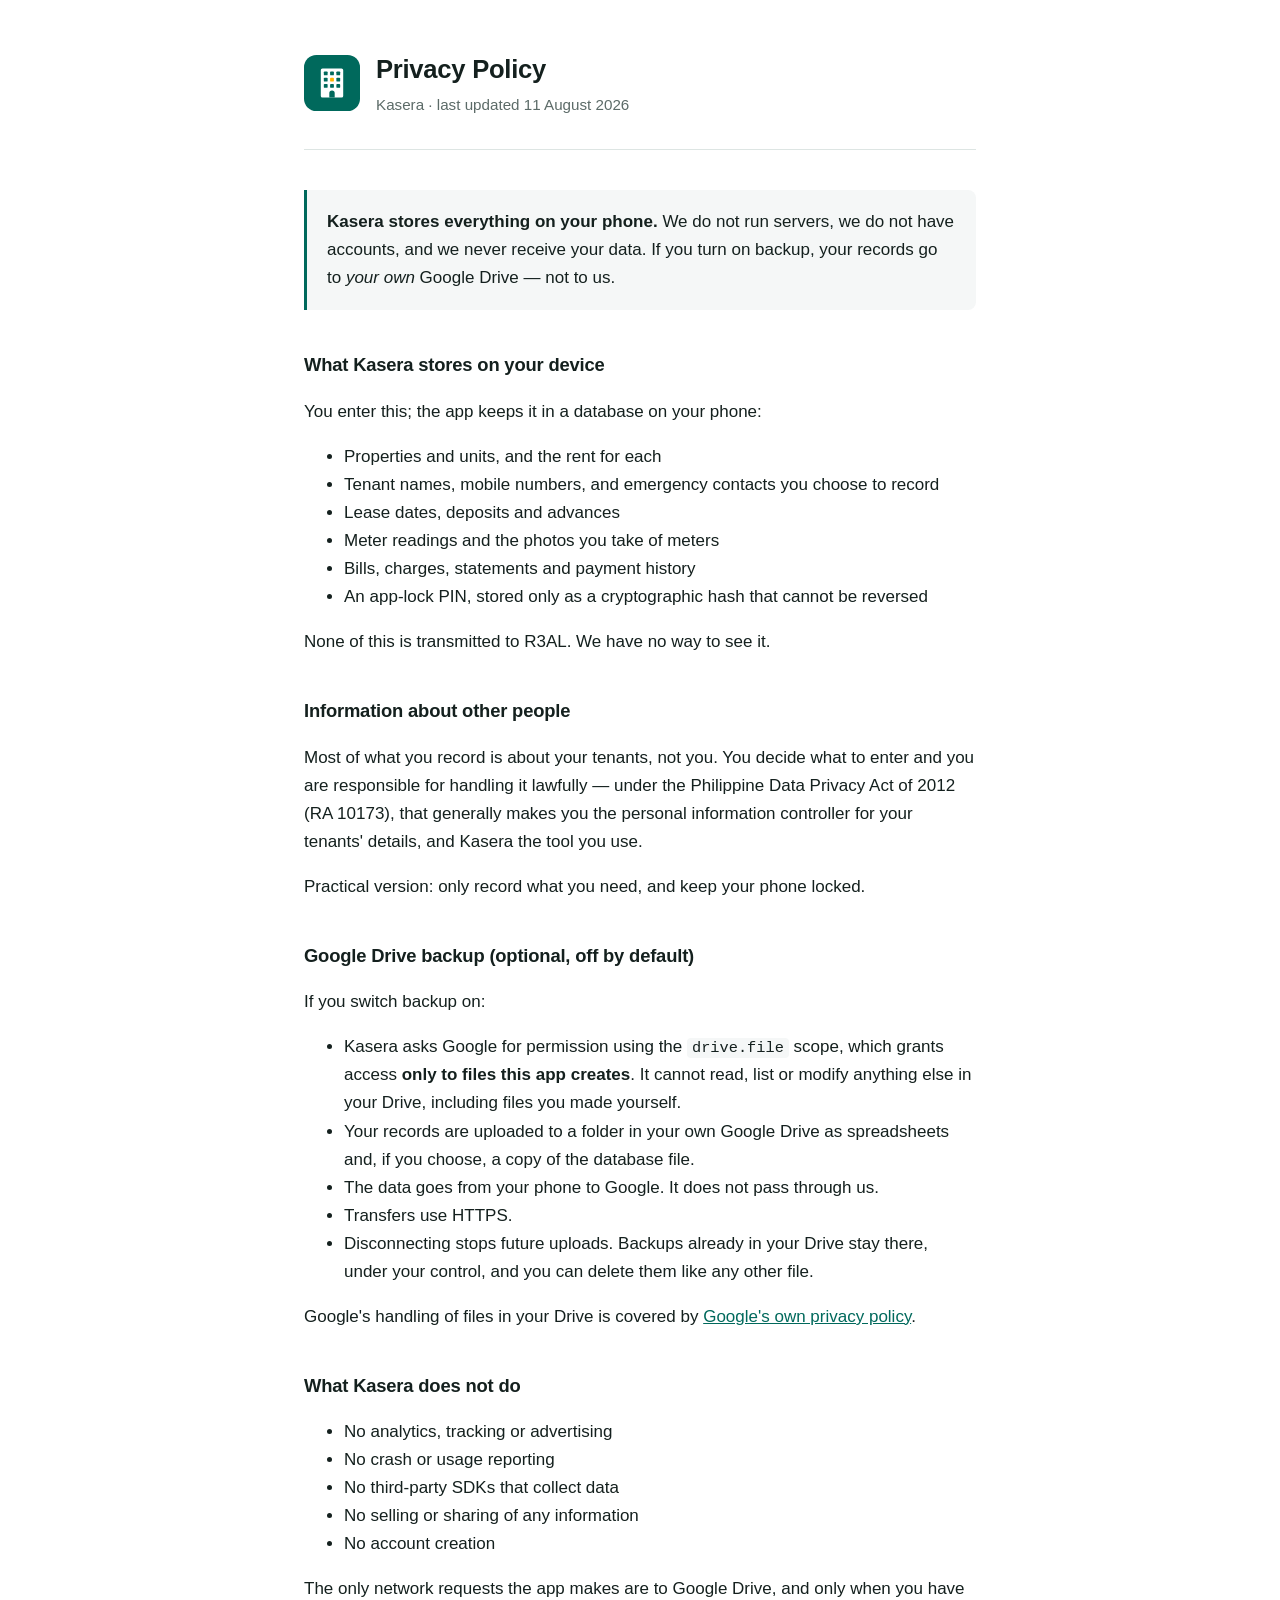
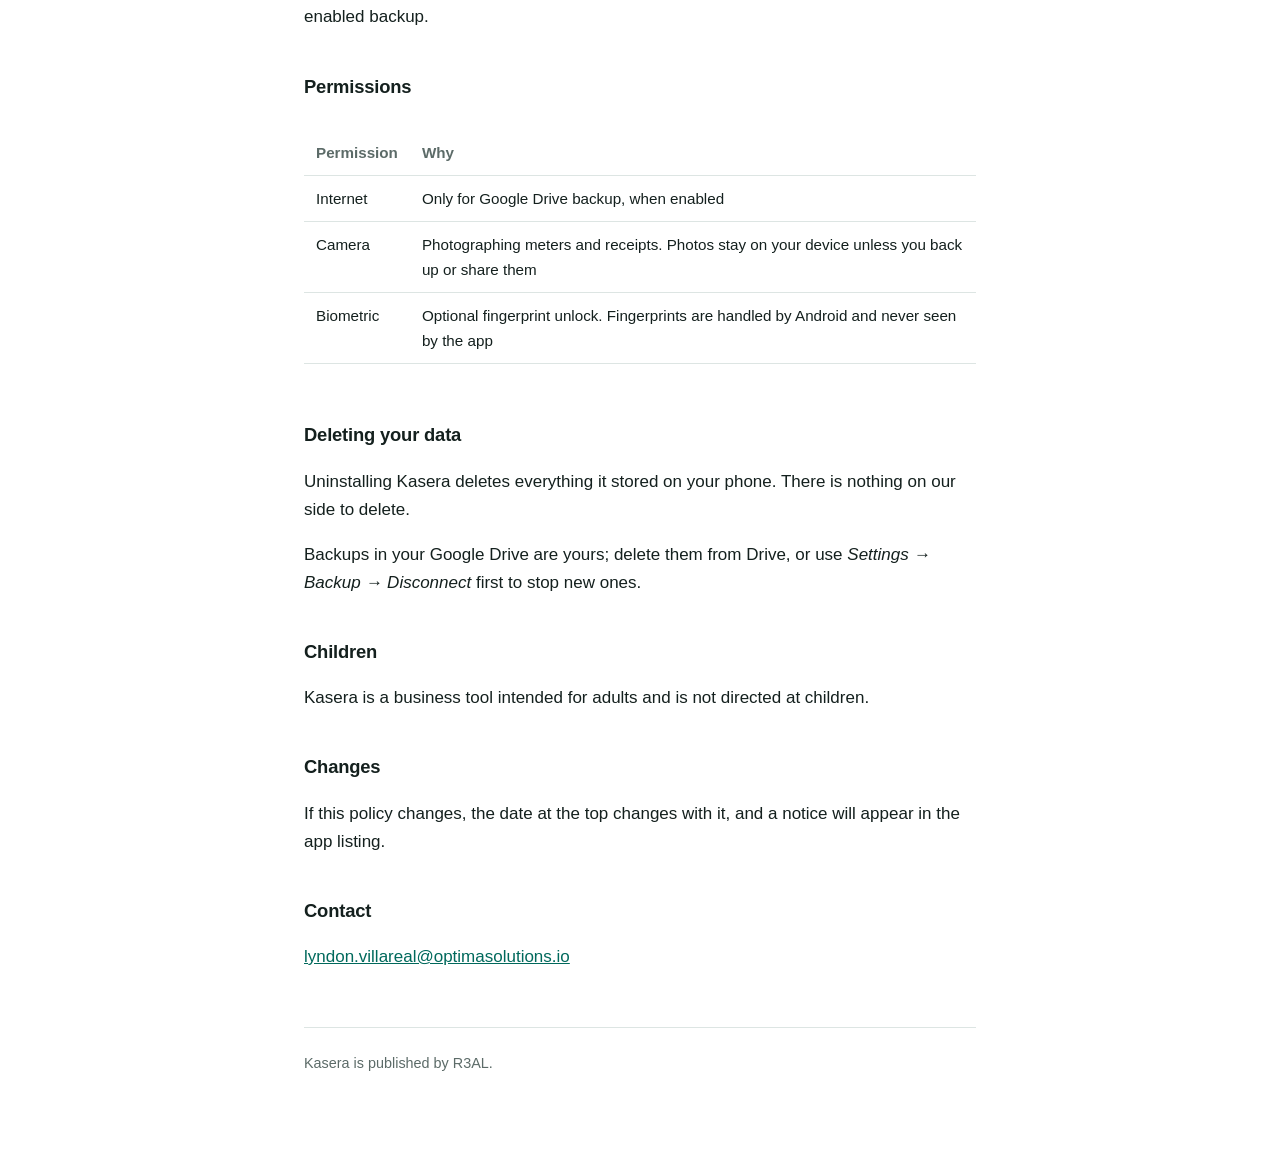
==== kasera/privacy.html @ 2ab54e16 "Add Kasera privacy policy page Hosted here rather than in the app repository, which is private: GitH" ====
<!doctype html>
<html lang="en">
<head>
<meta charset="utf-8">
<meta name="viewport" content="width=device-width, initial-scale=1">
<title>Privacy Policy — Kasera</title>
<meta name="description" content="Kasera stores your records on your phone. It has no accounts and no servers.">
<!--
  Source of truth for this text is docs/privacy-policy.md in the same repository.
  Kept as hand-written HTML rather than Jekyll so the page has no build step and
  no external requests — Play reviewers must be able to open it, always.
-->
<style>
  :root {
    --bg: #ffffff;
    --surface: #f5f7f7;
    --text: #14201e;
    --muted: #5c6b68;
    --rule: #dde5e3;
    --accent: #00695c;
  }
  @media (prefers-color-scheme: dark) {
    :root {
      --bg: #101615;
      --surface: #182220;
      --text: #e6edeb;
      --muted: #9bacaa;
      --rule: #263331;
      --accent: #4db6ac;
    }
  }
  * { box-sizing: border-box; }
  body {
    margin: 0;
    background: var(--bg);
    color: var(--text);
    font: 17px/1.65 -apple-system, BlinkMacSystemFont, "Segoe UI", Roboto,
          "Helvetica Neue", Arial, sans-serif;
    -webkit-text-size-adjust: 100%;
  }
  .wrap { max-width: 720px; margin: 0 auto; padding: 0 24px 96px; }
  header {
    border-bottom: 1px solid var(--rule);
    margin-bottom: 40px;
    padding: 48px 0 32px;
    display: flex;
    align-items: center;
    gap: 16px;
  }
  .mark { flex: 0 0 auto; }
  h1 { font-size: 1.6rem; margin: 0; letter-spacing: -0.01em; }
  header p { margin: 2px 0 0; color: var(--muted); font-size: 0.95rem; }
  h2 {
    font-size: 1.15rem;
    margin: 40px 0 12px;
    letter-spacing: -0.01em;
  }
  p, li { color: var(--text); }
  a { color: var(--accent); }
  .lede {
    background: var(--surface);
    border-left: 3px solid var(--accent);
    padding: 18px 20px;
    border-radius: 0 8px 8px 0;
  }
  .lede p { margin: 0; }
  table { border-collapse: collapse; width: 100%; margin: 16px 0; font-size: 0.95rem; }
  th, td { text-align: left; padding: 10px 12px; border-bottom: 1px solid var(--rule); vertical-align: top; }
  th { color: var(--muted); font-weight: 600; }
  code {
    background: var(--surface);
    padding: 1px 5px;
    border-radius: 4px;
    font-size: 0.9em;
  }
  footer {
    margin-top: 56px;
    padding-top: 24px;
    border-top: 1px solid var(--rule);
    color: var(--muted);
    font-size: 0.9rem;
  }
  /* Wide tables must scroll inside themselves, never the page. */
  .scroll { overflow-x: auto; }
</style>
</head>
<body>
<div class="wrap">

<header>
  <svg class="mark" width="56" height="56" viewBox="0 0 100 100" aria-hidden="true">
    <rect width="100" height="100" rx="22" fill="#00695c"/>
    <rect x="30" y="24" width="40" height="52" rx="3" fill="#fff"/>
    <g fill="#00695c">
      <rect x="35.4" y="29.4" width="6.8" height="6.8" rx="1.5"/>
      <rect x="46.6" y="29.4" width="6.8" height="6.8" rx="1.5"/>
      <rect x="57.8" y="29.4" width="6.8" height="6.8" rx="1.5"/>
      <rect x="35.4" y="40.6" width="6.8" height="6.8" rx="1.5"/>
      <rect x="57.8" y="40.6" width="6.8" height="6.8" rx="1.5"/>
      <rect x="35.4" y="51.8" width="6.8" height="6.8" rx="1.5"/>
      <rect x="46.6" y="51.8" width="6.8" height="6.8" rx="1.5"/>
      <rect x="57.8" y="51.8" width="6.8" height="6.8" rx="1.5"/>
      <path d="M45.2 76V68a4.8 4.8 0 0 1 9.6 0v8z"/>
    </g>
    <rect x="46.6" y="40.6" width="6.8" height="6.8" rx="1.5" fill="#ffb300"/>
  </svg>
  <div>
    <h1>Privacy Policy</h1>
    <p>Kasera &middot; last updated 11 August 2026</p>
  </div>
</header>

<div class="lede">
  <p><strong>Kasera stores everything on your phone.</strong> We do not run
  servers, we do not have accounts, and we never receive your data. If you turn
  on backup, your records go to <em>your own</em> Google Drive — not to us.</p>
</div>

<h2>What Kasera stores on your device</h2>
<p>You enter this; the app keeps it in a database on your phone:</p>
<ul>
  <li>Properties and units, and the rent for each</li>
  <li>Tenant names, mobile numbers, and emergency contacts you choose to record</li>
  <li>Lease dates, deposits and advances</li>
  <li>Meter readings and the photos you take of meters</li>
  <li>Bills, charges, statements and payment history</li>
  <li>An app-lock PIN, stored only as a cryptographic hash that cannot be reversed</li>
</ul>
<p>None of this is transmitted to R3AL. We have no way to see it.</p>

<h2>Information about other people</h2>
<p>Most of what you record is about your tenants, not you. You decide what to
enter and you are responsible for handling it lawfully — under the Philippine
Data Privacy Act of 2012 (RA 10173), that generally makes you the personal
information controller for your tenants' details, and Kasera the tool you use.</p>
<p>Practical version: only record what you need, and keep your phone locked.</p>

<h2>Google Drive backup (optional, off by default)</h2>
<p>If you switch backup on:</p>
<ul>
  <li>Kasera asks Google for permission using the <code>drive.file</code> scope,
  which grants access <strong>only to files this app creates</strong>. It cannot
  read, list or modify anything else in your Drive, including files you made
  yourself.</li>
  <li>Your records are uploaded to a folder in your own Google Drive as
  spreadsheets and, if you choose, a copy of the database file.</li>
  <li>The data goes from your phone to Google. It does not pass through us.</li>
  <li>Transfers use HTTPS.</li>
  <li>Disconnecting stops future uploads. Backups already in your Drive stay
  there, under your control, and you can delete them like any other file.</li>
</ul>
<p>Google's handling of files in your Drive is covered by
<a href="https://policies.google.com/privacy">Google's own privacy policy</a>.</p>

<h2>What Kasera does not do</h2>
<ul>
  <li>No analytics, tracking or advertising</li>
  <li>No crash or usage reporting</li>
  <li>No third-party SDKs that collect data</li>
  <li>No selling or sharing of any information</li>
  <li>No account creation</li>
</ul>
<p>The only network requests the app makes are to Google Drive, and only when
you have enabled backup.</p>

<h2>Permissions</h2>
<div class="scroll">
<table>
  <thead><tr><th>Permission</th><th>Why</th></tr></thead>
  <tbody>
    <tr><td>Internet</td><td>Only for Google Drive backup, when enabled</td></tr>
    <tr><td>Camera</td><td>Photographing meters and receipts. Photos stay on your device unless you back up or share them</td></tr>
    <tr><td>Biometric</td><td>Optional fingerprint unlock. Fingerprints are handled by Android and never seen by the app</td></tr>
  </tbody>
</table>
</div>

<h2>Deleting your data</h2>
<p>Uninstalling Kasera deletes everything it stored on your phone. There is
nothing on our side to delete.</p>
<p>Backups in your Google Drive are yours; delete them from Drive, or use
<em>Settings &rarr; Backup &rarr; Disconnect</em> first to stop new ones.</p>

<h2>Children</h2>
<p>Kasera is a business tool intended for adults and is not directed at
children.</p>

<h2>Changes</h2>
<p>If this policy changes, the date at the top changes with it, and a notice
will appear in the app listing.</p>

<h2>Contact</h2>
<p><a href="mailto:lyndon.villareal@optimasolutions.io">lyndon.villareal@optimasolutions.io</a></p>

<footer>
  Kasera is published by R3AL.
</footer>

</div>
</body>
</html>
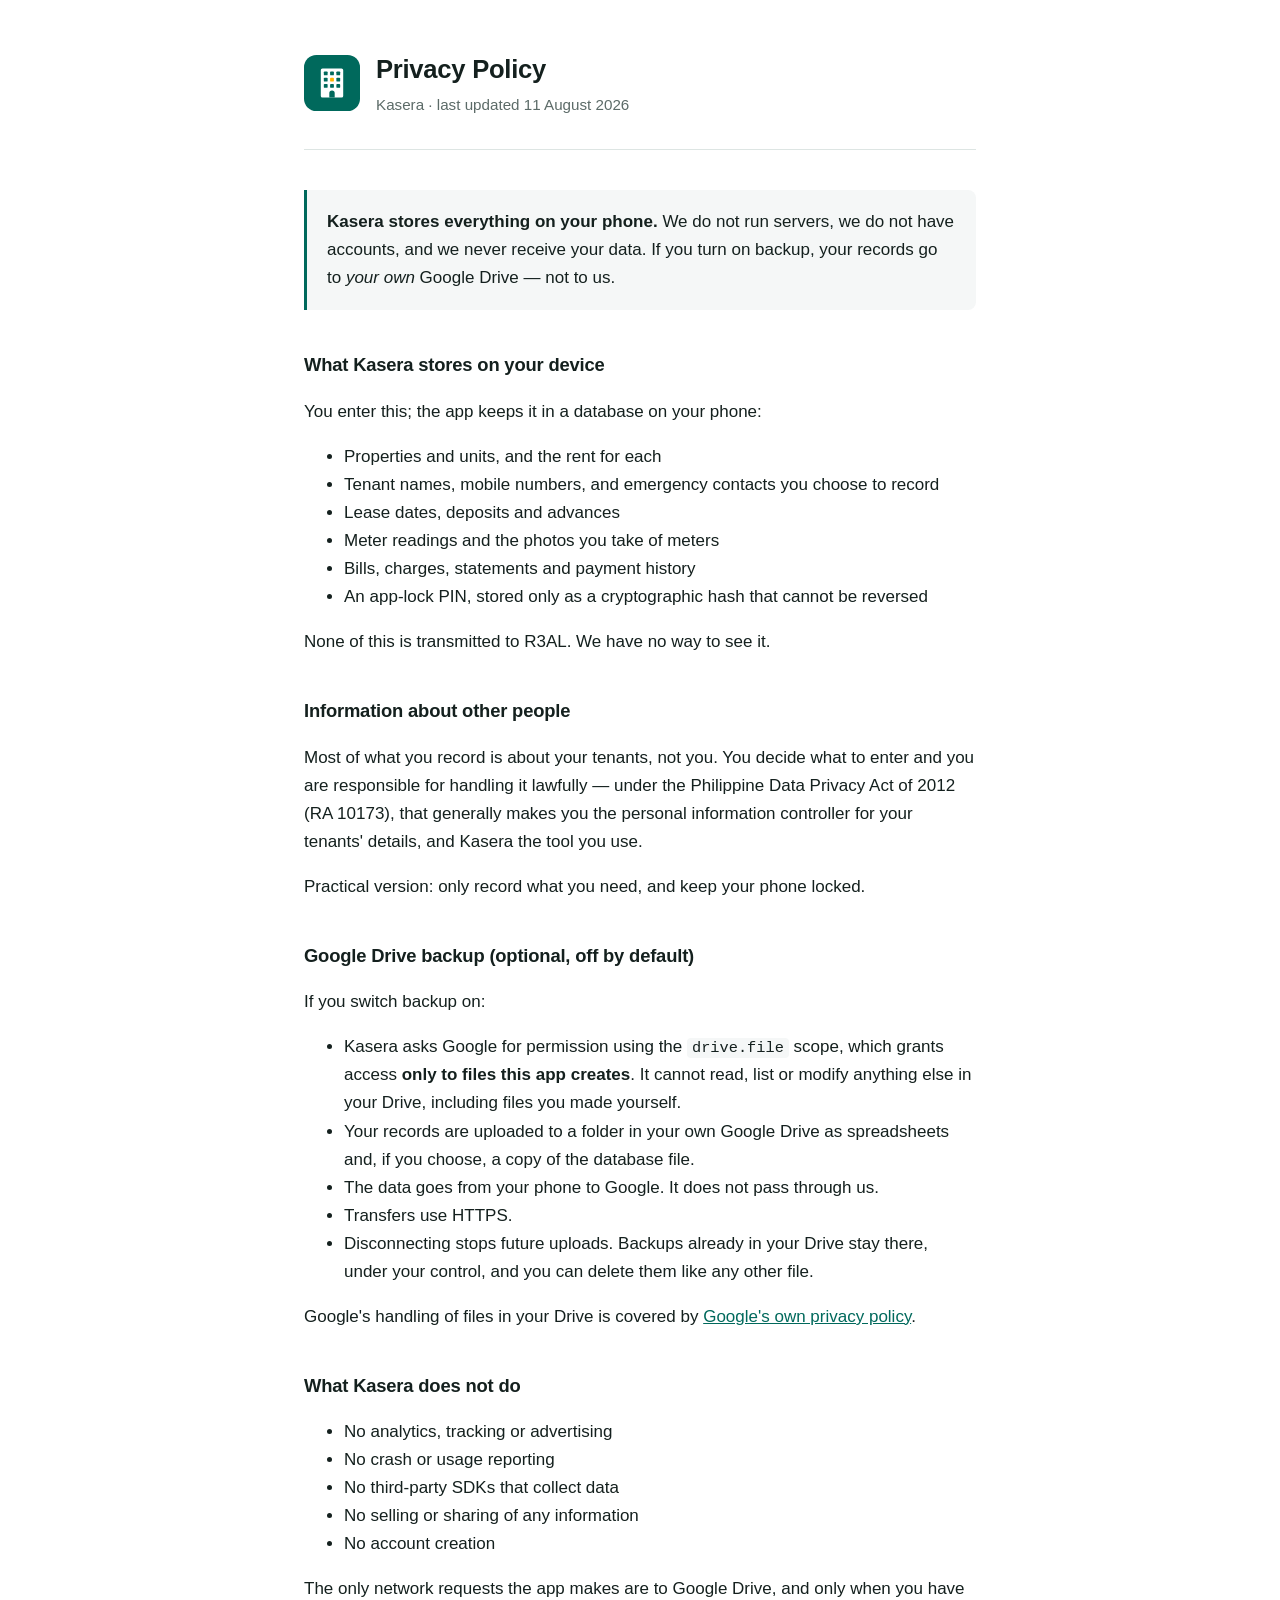
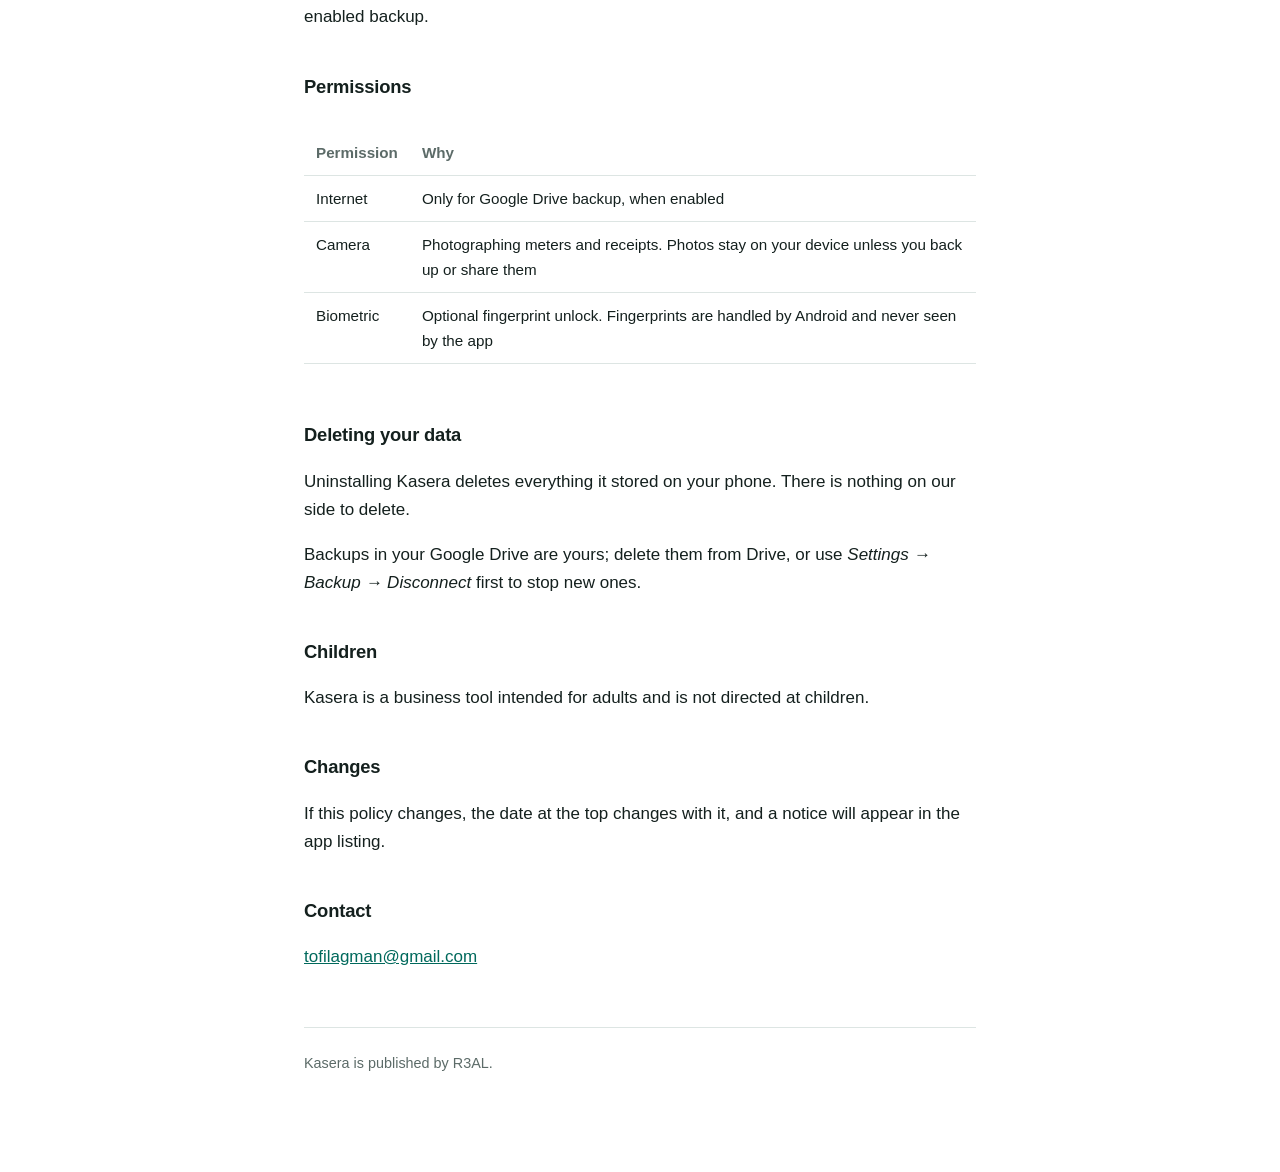
==== commit 8c873b02: "Update Kasera contact email" ====
--- a/kasera/privacy.html
+++ b/kasera/privacy.html
@@ -190,7 +190,7 @@
 will appear in the app listing.</p>
 
 <h2>Contact</h2>
-<p><a href="mailto:lyndon.villareal@optimasolutions.io">lyndon.villareal@optimasolutions.io</a></p>
+<p><a href="mailto:tofilagman@gmail.com">tofilagman@gmail.com</a></p>
 
 <footer>
   Kasera is published by R3AL.
